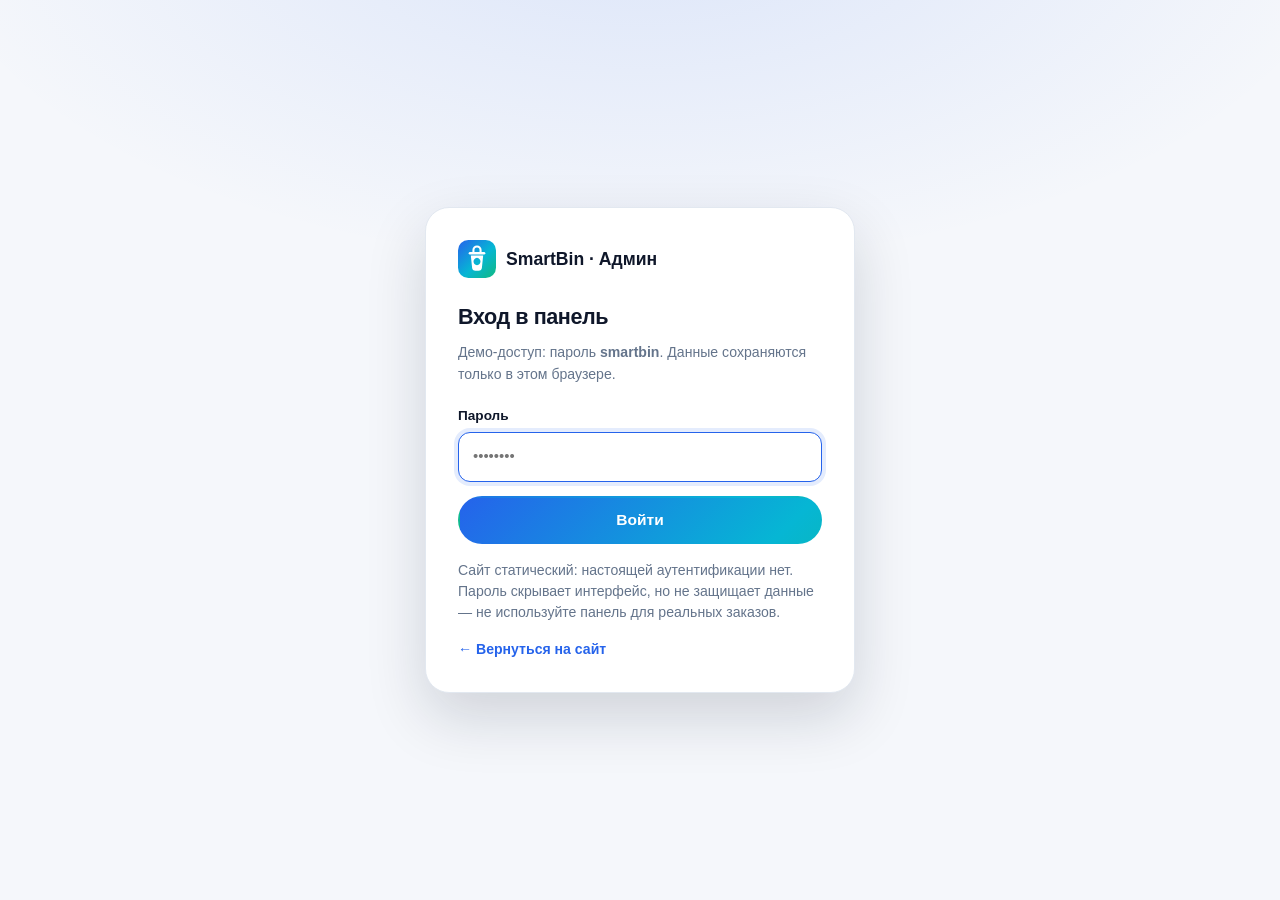
==== admin.html @ de7c3ab7 "feat: админ-панель и чертёж компоновки урны admin.html: вход по демо-паролю (в коде только хеш), обз" ====
<!DOCTYPE html>
<html lang="ru">
<head>
    <meta charset="UTF-8">
    <meta name="viewport" content="width=device-width, initial-scale=1.0">
    <title>Админ-панель — SmartBin</title>
    <meta name="robots" content="noindex, nofollow">
    <link rel="icon" href="data:image/svg+xml,%3Csvg xmlns='http://www.w3.org/2000/svg' viewBox='0 0 48 48'%3E%3Cdefs%3E%3ClinearGradient id='g' x1='0' y1='0' x2='48' y2='48' gradientUnits='userSpaceOnUse'%3E%3Cstop offset='0' stop-color='%232563eb'/%3E%3Cstop offset='1' stop-color='%2310b981'/%3E%3C/linearGradient%3E%3C/defs%3E%3Crect width='48' height='48' rx='12' fill='url(%23g)'/%3E%3Crect x='13.5' y='15' width='21' height='3.4' rx='1.7' fill='%23fff'/%3E%3Cpath d='M16.2 19.6h15.6L30.2 35a4.2 4.2 0 0 1-4.17 3.8h-4.06A4.2 4.2 0 0 1 17.8 35l-1.6-15.4z' fill='%23fff'/%3E%3C/svg%3E">
    <link rel="stylesheet" href="assets/css/style.css">
</head>
<body class="admin-body">

<!-- ================= Вход ================= -->
<div class="admin-login" data-login>
    <div class="admin-login__card">
        <div class="admin-login__brand">
            <svg width="38" height="38" viewBox="0 0 48 48" role="img" aria-label="Логотип SmartBin">
                <defs>
                    <linearGradient id="logoGradA" x1="0" y1="0" x2="48" y2="48" gradientUnits="userSpaceOnUse">
                        <stop offset="0" stop-color="#2563eb"/>
                        <stop offset=".55" stop-color="#06b6d4"/>
                        <stop offset="1" stop-color="#10b981"/>
                    </linearGradient>
                </defs>
                <rect width="48" height="48" rx="13" fill="url(#logoGradA)"/>
                <rect x="13.5" y="15" width="21" height="3.4" rx="1.7" fill="#fff"/>
                <path d="M19.5 15v-2.4a4.5 4.5 0 0 1 9 0V15" fill="none" stroke="#fff" stroke-width="2.6" stroke-linecap="round"/>
                <path d="M16.2 19.6h15.6L30.2 35a4.2 4.2 0 0 1-4.17 3.8h-4.06A4.2 4.2 0 0 1 17.8 35l-1.6-15.4z" fill="#fff"/>
                <path d="M24 22.4c2.9.6 4.4 2.6 4.4 4.8 0 2.3-1.7 4.3-4.4 4.8-2.7-.5-4.4-2.5-4.4-4.8 0-2.2 1.5-4.2 4.4-4.8z" fill="url(#logoGradA)"/>
            </svg>
            <span>SmartBin · Админ</span>
        </div>

        <h1>Вход в панель</h1>
        <p>Демо-доступ: пароль <b>smartbin</b>. Данные сохраняются только в этом браузере.</p>

        <form data-login-form novalidate style="margin-top:20px">
            <div class="field">
                <label for="adminPass">Пароль</label>
                <input class="input" id="adminPass" type="password" autocomplete="current-password" placeholder="••••••••">
                <span class="field-error">Неверный пароль</span>
            </div>
            <button class="btn btn--grad btn--block" type="submit">Войти</button>
        </form>

        <p class="admin-login__note">Сайт статический: настоящей аутентификации нет. Пароль скрывает интерфейс, но не защищает данные — не используйте панель для реальных заказов.</p>
        <p class="admin-login__note"><a href="index.html" style="color:var(--primary);font-weight:600">← Вернуться на сайт</a></p>
    </div>
</div>

<!-- ================= Панель ================= -->
<div class="admin-shell" data-shell hidden>
    <aside class="admin-sidebar">
        <a class="admin-brand" href="index.html">
            <svg width="32" height="32" viewBox="0 0 48 48" role="img" aria-label="Логотип SmartBin">
                <defs>
                    <linearGradient id="logoGradS" x1="0" y1="0" x2="48" y2="48" gradientUnits="userSpaceOnUse">
                        <stop offset="0" stop-color="#2563eb"/>
                        <stop offset=".55" stop-color="#06b6d4"/>
                        <stop offset="1" stop-color="#10b981"/>
                    </linearGradient>
                </defs>
                <rect width="48" height="48" rx="13" fill="url(#logoGradS)"/>
                <rect x="13.5" y="15" width="21" height="3.4" rx="1.7" fill="#fff"/>
                <path d="M19.5 15v-2.4a4.5 4.5 0 0 1 9 0V15" fill="none" stroke="#fff" stroke-width="2.6" stroke-linecap="round"/>
                <path d="M16.2 19.6h15.6L30.2 35a4.2 4.2 0 0 1-4.17 3.8h-4.06A4.2 4.2 0 0 1 17.8 35l-1.6-15.4z" fill="#fff"/>
            </svg>
            <span>SmartBin<small>панель управления</small></span>
        </a>

        <nav class="admin-nav" aria-label="Разделы админки">
            <button type="button" data-view="overview" aria-current="true">📊 Обзор</button>
            <button type="button" data-view="orders">🧾 Заказы</button>
            <button type="button" data-view="products">📦 Товары</button>
            <button type="button" data-view="bins">🗑️ Урны</button>
        </nav>

        <div class="admin-sidebar__foot">
            <a href="index.html">← На сайт</a>
            <button type="button" data-logout>Выйти</button>
        </div>
    </aside>

    <main class="admin-main">
        <div class="admin-topbar">
            <div>
                <h1 data-title>Обзор</h1>
                <p data-subtitle>Заказы, выручка и состояние урн</p>
            </div>
            <span class="admin-demo-badge">демо-данные в браузере</span>
        </div>

        <!-- ---------- Обзор ---------- -->
        <section data-panel="overview">
            <div class="stat-grid">
                <div class="stat-card">
                    <span>Заказов</span>
                    <b data-stat="orders">0</b>
                    <small>за всё время</small>
                </div>
                <div class="stat-card">
                    <span>Выручка</span>
                    <b data-stat="revenue">0 ₽</b>
                    <small>по оформленным заказам</small>
                </div>
                <div class="stat-card">
                    <span>Средний чек</span>
                    <b data-stat="avg">0 ₽</b>
                    <small>на один заказ</small>
                </div>
                <div class="stat-card" data-alert-card>
                    <span>Урн требуют вывоза</span>
                    <b data-stat="alerts">0</b>
                    <small>заполнение от 80%</small>
                </div>
            </div>

            <div class="table-wrap">
                <div class="table-wrap__head">
                    <h2>Последние заказы</h2>
                    <div class="admin-actions">
                        <button class="btn btn--sm btn--outline" type="button" data-goto="orders">Все заказы</button>
                    </div>
                </div>
                <div class="table-scroll">
                    <table class="data">
                        <thead>
                            <tr><th>Заказ</th><th>Клиент</th><th>Сумма</th><th>Статус</th></tr>
                        </thead>
                        <tbody data-recent-orders></tbody>
                    </table>
                </div>
                <div class="admin-empty" data-recent-empty>
                    <b>Заказов пока нет</b>
                    Оформите заказ в витрине или добавьте демо-данные в разделе «Заказы».
                </div>
            </div>

            <div class="table-wrap">
                <div class="table-wrap__head">
                    <h2>Что пора вынести</h2>
                    <div class="admin-actions">
                        <button class="btn btn--sm btn--outline" type="button" data-goto="bins">Все урны</button>
                    </div>
                </div>
                <div class="table-scroll">
                    <table class="data">
                        <thead>
                            <tr><th>Урна</th><th>Отсек</th><th>Заполнение</th></tr>
                        </thead>
                        <tbody data-alert-bins></tbody>
                    </table>
                </div>
                <div class="admin-empty" data-alert-empty>
                    <b>Всё в норме</b>
                    Ни один отсек не заполнен выше 80%.
                </div>
            </div>
        </section>

        <!-- ---------- Заказы ---------- -->
        <section data-panel="orders" hidden>
            <div class="table-wrap">
                <div class="table-wrap__head">
                    <h2>Заказы</h2>
                    <div class="admin-actions">
                        <button class="btn btn--sm btn--outline" type="button" data-seed-orders>Добавить демо-заказы</button>
                        <button class="btn btn--sm btn--ghost" type="button" data-clear-orders>Очистить</button>
                    </div>
                </div>
                <div class="table-scroll">
                    <table class="data">
                        <thead>
                            <tr><th>Номер</th><th>Дата</th><th>Клиент</th><th>Товары</th><th>Сумма</th><th>Статус</th></tr>
                        </thead>
                        <tbody data-orders-body></tbody>
                    </table>
                </div>
                <div class="admin-empty" data-orders-empty>
                    <b>Заказов пока нет</b>
                    Оформите заказ в корзине или нажмите «Добавить демо-заказы».
                </div>
            </div>
            <p class="admin-hint">Статусы хранятся в этом браузере и не отправляются на сервер — серверной части у сайта нет.</p>
        </section>

        <!-- ---------- Товары ---------- -->
        <section data-panel="products" hidden>
            <div class="table-wrap">
                <div class="table-wrap__head">
                    <h2>Товары и цены</h2>
                    <div class="admin-actions">
                        <button class="btn btn--sm btn--ghost" type="button" data-reset-products>Сбросить правки</button>
                    </div>
                </div>
                <div class="table-scroll">
                    <table class="data">
                        <thead>
                            <tr><th>Товар</th><th>Категория</th><th>Цена, ₽</th><th>В наличии</th><th>На сайте</th></tr>
                        </thead>
                        <tbody data-products-body></tbody>
                    </table>
                </div>
            </div>
            <p class="admin-hint">Изменения сразу видны в каталоге, карточке товара и корзине этого браузера: витрина читает те же переопределения.</p>
        </section>

        <!-- ---------- Урны ---------- -->
        <section data-panel="bins" hidden>
            <div class="admin-actions" style="margin-bottom:16px">
                <button class="btn btn--sm btn--grad" type="button" data-tick-bins>Сымитировать вброс</button>
                <button class="btn btn--sm btn--outline" type="button" data-reset-bins>Сбросить телеметрию</button>
            </div>
            <div class="bin-grid" data-bins></div>
            <p class="admin-hint">Заполнение приходит с датчиков VL53L1X по каждому отсеку. Сейчас данные симулируются: каждые 8 секунд случайный отсек подрастает на 1–4%.</p>
        </section>
    </main>
</div>

<div class="toast-stack" role="status" aria-live="polite" aria-atomic="false"></div>

<script src="assets/js/app.js"></script>
<script src="assets/js/admin.js"></script>
</body>
</html>
---- assets/css/style.css ----
/* =========================================================
   SmartBin — общая дизайн-система
   Подключается на всех страницах: главная, каталог, товар,
   корзина, поддержка.
   ========================================================= */

/* ---------- 1. Токены ---------- */
:root {
    --primary: #2563eb;
    --primary-dark: #1d4ed8;
    --sky: #06b6d4;
    --accent: #10b981;
    --accent-dark: #059669;
    --grad-brand: linear-gradient(135deg, #2563eb 0%, #06b6d4 55%, #10b981 100%);
    --grad-soft: linear-gradient(135deg, rgba(37, 99, 235, .10) 0%, rgba(6, 182, 212, .10) 55%, rgba(16, 185, 129, .12) 100%);

    --bg: #f5f7fb;
    --surface: #ffffff;
    --surface-2: #f8fafc;
    --text-dark: #0f172a;
    --text-muted: #64748b;
    --border: #e2e8f0;
    --danger: #ef4444;
    --danger-dark: #dc2626;
    --warning: #f59e0b;
    --success: #10b981;

    --radius-sm: 10px;
    --radius: 16px;
    --radius-lg: 24px;

    --shadow-sm: 0 1px 3px rgba(15, 23, 42, .06), 0 4px 14px rgba(15, 23, 42, .05);
    --shadow-md: 0 10px 30px rgba(15, 23, 42, .10);
    --shadow-lg: 0 24px 60px rgba(15, 23, 42, .16);

    --ease-out: cubic-bezier(.16, 1, .3, 1);
    --header-h: 72px;
}

/* ---------- 2. Сброс и база ---------- */
* { box-sizing: border-box; margin: 0; padding: 0; }

[hidden] { display: none !important; }

html { scroll-behavior: smooth; -webkit-text-size-adjust: 100%; }

body {
    font-family: "Inter", "Manrope", -apple-system, BlinkMacSystemFont, "Segoe UI", Roboto, sans-serif;
    background: var(--bg);
    color: var(--text-dark);
    line-height: 1.6;
    -webkit-font-smoothing: antialiased;
    min-height: 100vh;
    display: flex;
    flex-direction: column;
}

body.is-locked { overflow: hidden; }

main { flex: 1 0 auto; }

img, svg { display: block; max-width: 100%; }

a { color: inherit; text-decoration: none; }

button, input, select, textarea { font: inherit; color: inherit; }

button { background: none; border: none; cursor: pointer; }

ul { list-style: none; }

::selection { background: rgba(37, 99, 235, .18); }

:focus-visible { outline: 3px solid rgba(37, 99, 235, .45); outline-offset: 2px; border-radius: 6px; }

.container { width: 100%; max-width: 1200px; margin: 0 auto; padding: 0 20px; }

.visually-hidden {
    position: absolute; width: 1px; height: 1px; overflow: hidden;
    clip: rect(0 0 0 0); white-space: nowrap;
}

/* ---------- 3. Шапка ---------- */
.site-header {
    position: sticky;
    top: 0;
    z-index: 900;
    background: rgba(255, 255, 255, .82);
    backdrop-filter: blur(14px);
    border-bottom: 1px solid transparent;
    transition: border-color .25s ease, box-shadow .25s ease, background .25s ease;
}

.site-header.is-scrolled {
    border-bottom-color: var(--border);
    box-shadow: 0 8px 24px rgba(15, 23, 42, .06);
    background: rgba(255, 255, 255, .95);
}

.header-inner {
    min-height: var(--header-h);
    display: flex;
    align-items: center;
    gap: 20px;
}

.logo-block { display: flex; align-items: center; gap: 10px; flex-shrink: 0; }

.logo-word { font-size: 1.28rem; font-weight: 700; letter-spacing: -.02em; }
.logo-word b { font-weight: 800; background: var(--grad-brand); -webkit-background-clip: text; background-clip: text; color: transparent; }

.nav-links { display: flex; align-items: center; gap: 6px; margin-left: auto; }

.nav-links a {
    padding: 9px 14px;
    border-radius: 999px;
    font-weight: 600;
    font-size: .95rem;
    color: var(--text-muted);
    transition: color .2s ease, background .2s ease;
    white-space: nowrap;
}

.nav-links a:hover { color: var(--text-dark); background: rgba(37, 99, 235, .07); }

.nav-links a[aria-current="page"] { color: var(--primary); background: rgba(37, 99, 235, .10); }

.header-actions { display: flex; align-items: center; gap: 10px; margin-left: 6px; }

.cart-link {
    position: relative;
    display: inline-flex;
    align-items: center;
    gap: 9px;
    padding: 10px 18px;
    border-radius: 999px;
    background: var(--text-dark);
    color: #fff;
    font-weight: 600;
    font-size: .93rem;
    transition: transform .2s var(--ease-out), box-shadow .2s ease, background .2s ease;
}

.cart-link:hover { transform: translateY(-1px); box-shadow: var(--shadow-md); background: #111c33; }

.cart-link svg { width: 18px; height: 18px; }

.cart-badge {
    display: inline-grid;
    place-items: center;
    min-width: 22px;
    height: 22px;
    padding: 0 6px;
    border-radius: 999px;
    background: var(--grad-brand);
    color: #fff;
    font-size: .76rem;
    font-weight: 800;
    line-height: 1;
}

.cart-badge.is-bumping { animation: badge-pop .45s var(--ease-out); }

@keyframes badge-pop {
    0% { transform: scale(1); }
    45% { transform: scale(1.35); }
    100% { transform: scale(1); }
}

.nav-toggle {
    display: none;
    width: 42px;
    height: 42px;
    border-radius: 12px;
    border: 1px solid var(--border);
    background: var(--surface);
    align-items: center;
    justify-content: center;
    margin-left: auto;
}

.nav-toggle span { position: relative; display: block; width: 18px; height: 2px; background: var(--text-dark); border-radius: 2px; }
.nav-toggle span::before,
.nav-toggle span::after {
    content: ""; position: absolute; left: 0; width: 18px; height: 2px;
    background: var(--text-dark); border-radius: 2px; transition: transform .25s ease, top .25s ease;
}
.nav-toggle span::before { top: -6px; }
.nav-toggle span::after { top: 6px; }
.nav-toggle[aria-expanded="true"] span { background: transparent; }
.nav-toggle[aria-expanded="true"] span::before { top: 0; transform: rotate(45deg); }
.nav-toggle[aria-expanded="true"] span::after { top: 0; transform: rotate(-45deg); }

/* ---------- 4. Кнопки ---------- */
.btn {
    display: inline-flex;
    align-items: center;
    justify-content: center;
    gap: 9px;
    padding: 14px 26px;
    border-radius: 999px;
    font-weight: 700;
    font-size: .97rem;
    line-height: 1;
    white-space: nowrap;
    background: var(--primary);
    color: #fff;
    border: 2px solid transparent;
    cursor: pointer;
    transition: transform .2s var(--ease-out), box-shadow .2s ease, background .2s ease, color .2s ease, border-color .2s ease;
}

.btn:hover { background: var(--primary-dark); transform: translateY(-2px); box-shadow: 0 10px 24px rgba(37, 99, 235, .28); }
.btn:active { transform: translateY(0); }

.btn--grad { background: var(--grad-brand); background-size: 160% 160%; }
.btn--grad:hover { background-position: 100% 50%; box-shadow: 0 12px 28px rgba(6, 182, 212, .30); }

.btn--outline { background: transparent; border-color: var(--border); color: var(--text-dark); }
.btn--outline:hover { background: var(--surface); border-color: rgba(37, 99, 235, .45); color: var(--primary); box-shadow: var(--shadow-sm); }

.btn--ghost { background: rgba(37, 99, 235, .09); color: var(--primary); }
.btn--ghost:hover { background: rgba(37, 99, 235, .16); box-shadow: none; }

.btn--sm { padding: 10px 18px; font-size: .88rem; }
.btn--block { width: 100%; }
.btn[disabled] { opacity: .55; cursor: not-allowed; transform: none; box-shadow: none; }

/* ---------- 5. Hero ---------- */
.hero {
    position: relative;
    overflow: hidden;
    margin: 34px 0 10px;
    padding: 56px 48px;
    border-radius: var(--radius-lg);
    background: var(--surface);
    border: 1px solid var(--border);
    box-shadow: var(--shadow-sm);
    display: grid;
    grid-template-columns: 1.15fr .85fr;
    gap: 40px;
    align-items: center;
}

.hero::before {
    content: "";
    position: absolute;
    width: 520px; height: 520px;
    right: -160px; top: -200px;
    background: radial-gradient(circle, rgba(6, 182, 212, .22), transparent 65%);
    pointer-events: none;
}

.hero-copy { position: relative; z-index: 1; }

.hero-badge {
    display: inline-flex;
    align-items: center;
    gap: 9px;
    padding: 7px 15px;
    border-radius: 999px;
    background: rgba(16, 185, 129, .12);
    color: var(--accent-dark);
    font-size: .84rem;
    font-weight: 700;
    margin-bottom: 20px;
}

.hero-badge .dot {
    width: 8px; height: 8px; border-radius: 50%;
    background: var(--accent);
    box-shadow: 0 0 0 4px rgba(16, 185, 129, .18);
    animation: pulse 2.4s ease-in-out infinite;
}

@keyframes pulse {
    0%, 100% { box-shadow: 0 0 0 4px rgba(16, 185, 129, .18); }
    50% { box-shadow: 0 0 0 8px rgba(16, 185, 129, .06); }
}

.hero h1 {
    font-size: clamp(2rem, 4.1vw, 3.05rem);
    line-height: 1.12;
    letter-spacing: -.03em;
    font-weight: 800;
    margin-bottom: 16px;
}

.accent-word { background: var(--grad-brand); -webkit-background-clip: text; background-clip: text; color: transparent; }

.hero p.lead {
    font-size: 1.08rem;
    color: var(--text-muted);
    max-width: 46ch;
    margin-bottom: 28px;
}

.hero-cta { display: flex; flex-wrap: wrap; gap: 12px; margin-bottom: 34px; }

.hero-stats { display: flex; flex-wrap: wrap; gap: 32px; }

.hero-stats div { display: flex; flex-direction: column; }
.hero-stats b { font-size: 1.55rem; font-weight: 800; letter-spacing: -.02em; }
.hero-stats span { font-size: .82rem; color: var(--text-muted); }

/* Иллюстрация урны на CSS */
.hero-visual { position: relative; display: grid; place-items: center; min-height: 320px; }

.bin-illustration {
    position: relative;
    width: 200px;
    height: 260px;
    border-radius: 26px 26px 20px 20px;
    background: linear-gradient(180deg, #ffffff 0%, #eef2ff 100%);
    border: 1px solid var(--border);
    box-shadow: var(--shadow-lg);
    padding: 18px 16px 16px;
    display: flex;
    flex-direction: column;
    gap: 10px;
    animation: float 6s ease-in-out infinite;
}

@keyframes float {
    0%, 100% { transform: translateY(0); }
    50% { transform: translateY(-12px); }
}

.bin-lid {
    height: 14px;
    border-radius: 8px;
    background: var(--grad-brand);
    box-shadow: 0 4px 12px rgba(37, 99, 235, .28);
}

.bin-slot {
    height: 10px;
    width: 62%;
    margin: 2px auto 8px;
    border-radius: 999px;
    background: rgba(15, 23, 42, .1);
}

.bin-sections { display: grid; grid-template-columns: 1fr 1fr; gap: 8px; flex: 1; }

.bin-sections span {
    border-radius: 10px;
    background: var(--grad-soft);
    border: 1px dashed rgba(37, 99, 235, .25);
    position: relative;
}

.bin-sections span::after {
    content: attr(data-label);
    position: absolute;
    inset: auto 0 8px 0;
    text-align: center;
    font-size: .62rem;
    font-weight: 700;
    letter-spacing: .02em;
    color: var(--text-muted);
}

.bin-sections span:nth-child(1) { animation: slot-hint 5s ease-in-out infinite; }
.bin-sections span:nth-child(2) { animation: slot-hint 5s ease-in-out .5s infinite; }
.bin-sections span:nth-child(3) { animation: slot-hint 5s ease-in-out 1s infinite; }
.bin-sections span:nth-child(4) { animation: slot-hint 5s ease-in-out 1.5s infinite; }

@keyframes slot-hint {
    0%, 72%, 100% { background: var(--grad-soft); }
    80% { background: rgba(16, 185, 129, .26); }
}

.hero-float {
    position: absolute;
    display: flex;
    align-items: center;
    gap: 8px;
    padding: 9px 14px;
    border-radius: 14px;
    background: var(--surface);
    border: 1px solid var(--border);
    box-shadow: var(--shadow-md);
    font-size: .78rem;
    font-weight: 700;
    white-space: nowrap;
    animation: float 7s ease-in-out infinite;
}

.hero-float--top { top: 6px; right: 0; animation-delay: .8s; }
.hero-float--bottom { bottom: 4px; left: 0; animation-delay: 1.6s; }
.hero-float em { font-style: normal; color: var(--accent-dark); }

/* ---------- 6. Секции ---------- */
.section { padding: 58px 0 10px; }

.section-head { max-width: 640px; margin: 0 auto 34px; text-align: center; }

.section-title {
    font-size: clamp(1.55rem, 2.6vw, 2.15rem);
    font-weight: 800;
    letter-spacing: -.025em;
    line-height: 1.2;
}

.section-sub { color: var(--text-muted); margin-top: 10px; font-size: 1rem; }

.section-head--left { margin-left: 0; text-align: left; }

.steps-grid { display: grid; grid-template-columns: repeat(auto-fit, minmax(260px, 1fr)); gap: 22px; }

.step-card {
    position: relative;
    background: var(--surface);
    border: 1px solid var(--border);
    border-radius: var(--radius-lg);
    padding: 28px 26px;
    box-shadow: var(--shadow-sm);
    overflow: hidden;
}

.step-card::after {
    content: "";
    position: absolute;
    inset: auto -40px -60px auto;
    width: 140px; height: 140px;
    border-radius: 50%;
    background: var(--grad-soft);
}

.step-num {
    display: grid;
    place-items: center;
    width: 44px; height: 44px;
    border-radius: 14px;
    background: var(--grad-brand);
    color: #fff;
    font-weight: 800;
    font-size: 1.05rem;
    margin-bottom: 18px;
    box-shadow: 0 8px 20px rgba(37, 99, 235, .25);
}

.step-card h3 { font-size: 1.08rem; font-weight: 700; margin-bottom: 8px; }
.step-card p { color: var(--text-muted); font-size: .94rem; position: relative; z-index: 1; }

/* ---------- 7. Карточки товаров ---------- */
.cards-grid { display: grid; grid-template-columns: repeat(auto-fill, minmax(255px, 1fr)); gap: 22px; }

.product-card {
    position: relative;
    display: flex;
    flex-direction: column;
    background: var(--surface);
    border: 1px solid var(--border);
    border-radius: var(--radius-lg);
    padding: 24px;
    box-shadow: var(--shadow-sm);
    transition: transform .3s var(--ease-out), box-shadow .3s ease, border-color .3s ease;
}

.product-card:hover { transform: translateY(-6px); box-shadow: var(--shadow-md); border-color: rgba(37, 99, 235, .25); }

.product-icon {
    width: 56px; height: 56px;
    display: grid;
    place-items: center;
    border-radius: 16px;
    background: var(--grad-soft);
    font-size: 1.75rem;
    margin-bottom: 16px;
}

.product-card h3 { font-size: 1.12rem; font-weight: 700; margin-bottom: 6px; letter-spacing: -.01em; }

.product-card .card-desc { color: var(--text-muted); font-size: .9rem; margin-bottom: 14px; min-height: 42px; }

.card-badge {
    position: absolute;
    top: 18px;
    right: 18px;
    padding: 5px 11px;
    border-radius: 999px;
    font-size: .7rem;
    font-weight: 800;
    letter-spacing: .02em;
    text-transform: uppercase;
}

.card-badge--hit { background: rgba(239, 68, 68, .12); color: #b91c1c; }
.card-badge--starter { background: rgba(16, 185, 129, .14); color: var(--accent-dark); }
.card-badge--new { background: rgba(37, 99, 235, .12); color: var(--primary); }

.price { font-size: 1.5rem; font-weight: 800; letter-spacing: -.02em; }
.price small { font-size: .78rem; font-weight: 600; color: var(--text-muted); margin-left: 6px; letter-spacing: 0; }

.card-meta { display: flex; align-items: baseline; justify-content: space-between; gap: 10px; margin: 4px 0 16px; }

.stock { display: inline-flex; align-items: center; gap: 6px; font-size: .78rem; font-weight: 600; color: var(--accent-dark); }
.stock::before { content: ""; width: 7px; height: 7px; border-radius: 50%; background: currentColor; }

.card-actions { display: flex; gap: 8px; margin-top: auto; }
.card-actions .btn { padding-left: 14px; padding-right: 14px; font-size: .86rem; }
.card-actions .btn--icon { flex: 0 0 48px; padding: 0; }

.features { display: flex; flex-direction: column; gap: 7px; margin-bottom: 20px; }
.features li { display: flex; gap: 9px; font-size: .9rem; color: var(--text-muted); }
.features .check { color: var(--accent); font-weight: 800; }

/* ---------- 8. Панель фильтров ---------- */
.toolbar {
    display: flex;
    flex-wrap: wrap;
    gap: 12px;
    align-items: center;
    padding: 14px;
    background: var(--surface);
    border: 1px solid var(--border);
    border-radius: var(--radius);
    box-shadow: var(--shadow-sm);
    margin-bottom: 26px;
}

.chips { display: flex; flex-wrap: wrap; gap: 8px; }

.chip {
    padding: 9px 16px;
    border-radius: 999px;
    border: 1px solid var(--border);
    background: var(--surface-2);
    font-size: .88rem;
    font-weight: 600;
    color: var(--text-muted);
    transition: all .2s ease;
}

.chip:hover { color: var(--text-dark); border-color: rgba(37, 99, 235, .35); }

.chip.is-active { background: var(--text-dark); border-color: var(--text-dark); color: #fff; }

.search-field { position: relative; flex: 1 1 220px; min-width: 180px; }
.search-field svg { position: absolute; left: 14px; top: 50%; transform: translateY(-50%); width: 17px; height: 17px; color: var(--text-muted); }

.input, .select, .textarea {
    width: 100%;
    padding: 12px 14px;
    border-radius: 12px;
    border: 1px solid var(--border);
    background: var(--surface);
    font-size: .93rem;
    transition: border-color .2s ease, box-shadow .2s ease;
}

.search-field .input { padding-left: 40px; }

.input:focus, .select:focus, .textarea:focus {
    outline: none;
    border-color: var(--primary);
    box-shadow: 0 0 0 4px rgba(37, 99, 235, .12);
}

.select { appearance: none; background-image: url("data:image/svg+xml,%3Csvg xmlns='http://www.w3.org/2000/svg' viewBox='0 0 24 24' fill='none' stroke='%2364748b' stroke-width='2'%3E%3Cpath d='M6 9l6 6 6-6'/%3E%3C/svg%3E"); background-repeat: no-repeat; background-position: right 12px center; background-size: 18px; padding-right: 38px; cursor: pointer; }

.results-note { color: var(--text-muted); font-size: .88rem; margin-bottom: 18px; }

/* ---------- 9. Страница товара ---------- */
.breadcrumbs { display: flex; flex-wrap: wrap; gap: 8px; align-items: center; font-size: .85rem; color: var(--text-muted); padding: 22px 0 0; }
.breadcrumbs a:hover { color: var(--primary); }
.breadcrumbs span.sep { opacity: .5; }

.product-detail {
    display: grid;
    grid-template-columns: .9fr 1.1fr;
    gap: 34px;
    background: var(--surface);
    border: 1px solid var(--border);
    border-radius: var(--radius-lg);
    padding: 34px;
    box-shadow: var(--shadow-sm);
    margin-top: 22px;
}

.product-visual {
    display: grid;
    place-items: center;
    align-self: start;
    position: sticky;
    top: calc(var(--header-h) + 20px);
    aspect-ratio: 1 / 1;
    max-height: 460px;
    border-radius: var(--radius);
    background: var(--grad-soft);
    border: 1px solid var(--border);
    font-size: 7rem;
    overflow: hidden;
}

.product-visual::after {
    content: "";
    position: absolute;
    width: 260px; height: 260px;
    border-radius: 50%;
    background: radial-gradient(circle, rgba(37, 99, 235, .16), transparent 70%);
}

.product-info h1 { font-size: clamp(1.6rem, 3vw, 2.2rem); letter-spacing: -.03em; line-height: 1.15; margin: 10px 0 12px; }
.product-info .lead { color: var(--text-muted); margin-bottom: 22px; }

.product-price-row { display: flex; align-items: center; gap: 16px; flex-wrap: wrap; margin-bottom: 22px; }
.product-price-row .price { font-size: 2rem; }

.qty-control { display: inline-flex; align-items: center; border: 1px solid var(--border); border-radius: 999px; overflow: hidden; background: var(--surface); }

.qty-control button {
    width: 42px; height: 44px;
    display: grid; place-items: center;
    font-size: 1.15rem;
    color: var(--text-muted);
    transition: background .2s ease, color .2s ease;
}

.qty-control button:hover { background: rgba(37, 99, 235, .08); color: var(--primary); }
.qty-control input {
    width: 52px; height: 44px;
    border: none; text-align: center; font-weight: 700; background: transparent;
    -moz-appearance: textfield;
}
.qty-control input::-webkit-outer-spin-button,
.qty-control input::-webkit-inner-spin-button { -webkit-appearance: none; margin: 0; }

.specs { width: 100%; border-collapse: collapse; margin-top: 26px; font-size: .92rem; }
.specs th, .specs td { text-align: left; padding: 11px 0; border-bottom: 1px solid var(--border); vertical-align: top; }
.specs th { color: var(--text-muted); font-weight: 600; width: 44%; }
.specs tr:last-child th, .specs tr:last-child td { border-bottom: none; }

.note-box {
    display: flex;
    gap: 12px;
    padding: 14px 16px;
    border-radius: 14px;
    background: rgba(37, 99, 235, .07);
    font-size: .86rem;
    color: #1e3a8a;
    margin-top: 22px;
}

/* ---------- 10. Корзина ---------- */
.cart-layout { display: grid; grid-template-columns: 1.55fr .95fr; gap: 26px; align-items: start; padding-top: 26px; }

.panel {
    background: var(--surface);
    border: 1px solid var(--border);
    border-radius: var(--radius-lg);
    box-shadow: var(--shadow-sm);
    padding: 24px;
}

.panel__head { display: flex; align-items: center; justify-content: space-between; gap: 12px; margin-bottom: 18px; }
.panel__head h2 { font-size: 1.15rem; font-weight: 700; letter-spacing: -.01em; }

.cart-item {
    display: grid;
    grid-template-columns: 56px 1fr auto;
    gap: 14px;
    align-items: center;
    padding: 16px 0;
    border-bottom: 1px solid var(--border);
}

.cart-item:last-child { border-bottom: none; }

.cart-item__icon {
    width: 56px; height: 56px;
    display: grid; place-items: center;
    border-radius: 14px;
    background: var(--grad-soft);
    font-size: 1.6rem;
}

.cart-item__title { font-weight: 700; font-size: .98rem; }
.cart-item__title a:hover { color: var(--primary); }
.cart-item__meta { color: var(--text-muted); font-size: .82rem; margin-top: 2px; }

.cart-item__side { display: flex; flex-direction: column; align-items: flex-end; gap: 8px; }
.cart-item__sum { font-weight: 800; font-size: 1.02rem; white-space: nowrap; }

.link-danger { color: var(--danger); font-size: .82rem; font-weight: 600; }
.link-danger:hover { color: var(--danger-dark); text-decoration: underline; }

.summary-row { display: flex; justify-content: space-between; gap: 14px; padding: 9px 0; font-size: .93rem; color: var(--text-muted); }
.summary-row strong { color: var(--text-dark); font-weight: 700; }
.summary-total { display: flex; justify-content: space-between; align-items: baseline; padding-top: 14px; margin-top: 8px; border-top: 1px solid var(--border); }
.summary-total span { font-weight: 600; }
.summary-total strong { font-size: 1.45rem; letter-spacing: -.02em; }

.sticky-summary { position: sticky; top: calc(var(--header-h) + 18px); }

.field { display: flex; flex-direction: column; gap: 6px; margin-bottom: 14px; }
.field label { font-size: .85rem; font-weight: 600; color: var(--text-dark); }
.field .hint { font-size: .76rem; color: var(--text-muted); }

.field.has-error .input,
.field.has-error .textarea { border-color: var(--danger); box-shadow: 0 0 0 4px rgba(239, 68, 68, .10); }

.field-error { font-size: .76rem; color: var(--danger); display: none; }
.field.has-error .field-error { display: block; }

.form-grid { display: grid; grid-template-columns: 1fr 1fr; gap: 0 14px; }
.form-grid .field--full { grid-column: 1 / -1; }

.radio-row { display: flex; flex-wrap: wrap; gap: 10px; margin-bottom: 14px; }

.radio-card {
    display: flex;
    align-items: center;
    gap: 9px;
    padding: 11px 15px;
    border: 1px solid var(--border);
    border-radius: 12px;
    font-size: .88rem;
    font-weight: 600;
    cursor: pointer;
    transition: border-color .2s ease, background .2s ease;
}

.radio-card:has(input:checked) { border-color: var(--primary); background: rgba(37, 99, 235, .07); color: var(--primary); }
.radio-card input { accent-color: var(--primary); }

.checkbox-row { display: flex; gap: 10px; align-items: flex-start; font-size: .83rem; color: var(--text-muted); margin: 6px 0 18px; }
.checkbox-row input { margin-top: 3px; accent-color: var(--primary); }

.empty-state {
    text-align: center;
    padding: 54px 24px;
    border: 1px dashed var(--border);
    border-radius: var(--radius-lg);
    background: var(--surface);
}

.empty-state__icon {
    width: 68px; height: 68px;
    margin: 0 auto 16px;
    display: grid; place-items: center;
    border-radius: 20px;
    background: var(--grad-soft);
    font-size: 2rem;
}

.empty-state h2 { font-size: 1.2rem; margin-bottom: 8px; }
.empty-state p { color: var(--text-muted); margin-bottom: 20px; }

.order-success { text-align: center; }
.order-success__mark {
    width: 76px; height: 76px;
    margin: 6px auto 18px;
    display: grid; place-items: center;
    border-radius: 50%;
    background: rgba(16, 185, 129, .14);
    color: var(--accent-dark);
    font-size: 2.2rem;
    animation: mark-pop .5s var(--ease-out);
}

@keyframes mark-pop {
    0% { transform: scale(.6); opacity: 0; }
    100% { transform: scale(1); opacity: 1; }
}

.order-number {
    display: inline-block;
    margin: 4px 0 14px;
    padding: 7px 16px;
    border-radius: 999px;
    background: var(--surface-2);
    border: 1px solid var(--border);
    font-weight: 800;
    letter-spacing: .04em;
}

.order-line { display: flex; justify-content: space-between; gap: 12px; font-size: .9rem; padding: 7px 0; color: var(--text-muted); }
.order-line b { color: var(--text-dark); }

/* ---------- 11. Поддержка ---------- */
.support-layout { display: grid; grid-template-columns: 1fr 1fr; gap: 26px; align-items: start; padding-top: 26px; }

.chat {
    display: flex;
    flex-direction: column;
    border: 1px solid var(--border);
    border-radius: var(--radius-lg);
    background: var(--surface);
    box-shadow: var(--shadow-sm);
    overflow: hidden;
    height: 520px;
}

.chat__head {
    display: flex;
    align-items: center;
    gap: 12px;
    padding: 16px 20px;
    border-bottom: 1px solid var(--border);
    background: var(--surface-2);
}

.chat__avatar {
    width: 40px; height: 40px;
    border-radius: 50%;
    background: var(--grad-brand);
    display: grid; place-items: center;
    font-size: 1.15rem;
}

.chat__head b { display: block; font-size: .95rem; }
.chat__head small { color: var(--accent-dark); font-size: .78rem; font-weight: 600; display: flex; align-items: center; gap: 6px; }
.chat__head small::before { content: ""; width: 7px; height: 7px; border-radius: 50%; background: var(--accent); }

.chat__body { flex: 1; overflow-y: auto; padding: 20px; display: flex; flex-direction: column; gap: 12px; background: linear-gradient(180deg, #fbfdff 0%, #f8fafc 100%); }

.message {
    max-width: 78%;
    padding: 11px 15px;
    border-radius: 16px;
    font-size: .9rem;
    line-height: 1.5;
    animation: msg-in .28s var(--ease-out);
}

@keyframes msg-in {
    from { opacity: 0; transform: translateY(8px); }
    to { opacity: 1; transform: translateY(0); }
}

.message.bot { align-self: flex-start; background: var(--surface); border: 1px solid var(--border); border-bottom-left-radius: 6px; }
.message.user { align-self: flex-end; background: var(--grad-brand); color: #fff; border-bottom-right-radius: 6px; }

.message.typing { display: flex; gap: 5px; align-items: center; }
.message.typing span { width: 7px; height: 7px; border-radius: 50%; background: var(--text-muted); opacity: .5; animation: typing 1.2s infinite; }
.message.typing span:nth-child(2) { animation-delay: .18s; }
.message.typing span:nth-child(3) { animation-delay: .36s; }

@keyframes typing {
    0%, 60%, 100% { transform: translateY(0); opacity: .4; }
    30% { transform: translateY(-4px); opacity: 1; }
}

.chat__footer { display: flex; gap: 10px; padding: 14px; border-top: 1px solid var(--border); background: var(--surface); }
.chat__footer .input { flex: 1; }

.chat-send {
    width: 46px; height: 46px;
    flex-shrink: 0;
    display: grid; place-items: center;
    border-radius: 12px;
    background: var(--grad-brand);
    color: #fff;
    font-size: 1.1rem;
    transition: transform .2s var(--ease-out), box-shadow .2s ease;
}

.chat-send:hover { transform: translateY(-2px); box-shadow: 0 8px 20px rgba(37, 99, 235, .3); }

.faq { display: flex; flex-direction: column; gap: 10px; }

.faq details {
    border: 1px solid var(--border);
    border-radius: 14px;
    background: var(--surface);
    overflow: hidden;
    transition: border-color .2s ease, box-shadow .2s ease;
}

.faq details[open] { border-color: rgba(37, 99, 235, .3); box-shadow: var(--shadow-sm); }

.faq summary {
    cursor: pointer;
    list-style: none;
    padding: 15px 18px;
    font-weight: 600;
    font-size: .95rem;
    display: flex;
    align-items: center;
    justify-content: space-between;
    gap: 12px;
}

.faq summary::-webkit-details-marker { display: none; }

.faq summary::after {
    content: "+";
    font-size: 1.25rem;
    color: var(--primary);
    font-weight: 700;
    line-height: 1;
    transition: transform .2s ease;
}

.faq details[open] summary::after { content: "−"; }

.faq p { padding: 0 18px 16px; color: var(--text-muted); font-size: .9rem; }

.contact-list { display: flex; flex-direction: column; gap: 14px; }
.contact-item { display: flex; gap: 12px; align-items: flex-start; font-size: .92rem; }
.contact-item__ico { width: 38px; height: 38px; flex-shrink: 0; display: grid; place-items: center; border-radius: 11px; background: var(--grad-soft); font-size: 1.05rem; }
.contact-item b { display: block; font-weight: 700; }
.contact-item span { color: var(--text-muted); font-size: .86rem; }

/* ---------- 12. Тосты ---------- */
.toast-stack {
    position: fixed;
    top: calc(env(safe-area-inset-top, 0px) + 18px);
    right: 18px;
    z-index: 1500;
    display: flex;
    flex-direction: column;
    gap: 12px;
    width: min(380px, calc(100vw - 36px));
    pointer-events: none;
}

.toast {
    --toast-color: var(--primary);
    --toast-tint: rgba(37, 99, 235, .12);
    position: relative;
    pointer-events: auto;
    display: flex;
    gap: 12px;
    align-items: flex-start;
    padding: 14px 40px 14px 16px;
    border-radius: 16px;
    background: rgba(255, 255, 255, .96);
    backdrop-filter: blur(10px);
    border: 1px solid var(--border);
    box-shadow: var(--shadow-lg);
    overflow: hidden;
    animation: toast-in .45s var(--ease-out);
}

.toast::before {
    content: "";
    position: absolute;
    inset: 0 auto 0 0;
    width: 4px;
    background: var(--toast-color);
}

.toast.is-leaving { animation: toast-out .28s ease forwards; }

@keyframes toast-in {
    from { opacity: 0; transform: translate3d(28px, -6px, 0) scale(.96); }
    to { opacity: 1; transform: translate3d(0, 0, 0) scale(1); }
}

@keyframes toast-out {
    to { opacity: 0; transform: translate3d(28px, 0, 0) scale(.96); }
}

.toast__icon {
    width: 34px; height: 34px;
    flex-shrink: 0;
    display: grid;
    place-items: center;
    border-radius: 11px;
    background: var(--toast-tint);
    color: var(--toast-color);
    font-size: 1rem;
    font-weight: 800;
}

.toast__content { min-width: 0; }

.toast__title { font-size: .92rem; font-weight: 700; line-height: 1.35; }
.toast__text { font-size: .84rem; color: var(--text-muted); line-height: 1.45; margin-top: 2px; }

.toast__close {
    position: absolute;
    top: 10px; right: 10px;
    width: 24px; height: 24px;
    display: grid; place-items: center;
    border-radius: 8px;
    color: var(--text-muted);
    font-size: 1.05rem;
    line-height: 1;
    transition: background .2s ease, color .2s ease;
}

.toast__close:hover { background: var(--surface-2); color: var(--text-dark); }

.toast__progress {
    position: absolute;
    left: 0; bottom: 0;
    height: 3px;
    width: 100%;
    background: var(--toast-color);
    opacity: .5;
    transform-origin: left center;
    animation: toast-progress linear forwards;
    animation-duration: var(--toast-duration, 4600ms);
}

.toast:hover .toast__progress,
.toast:focus-within .toast__progress { animation-play-state: paused; }

@keyframes toast-progress {
    from { transform: scaleX(1); }
    to { transform: scaleX(0); }
}

.toast[data-type="success"] { --toast-color: #10b981; --toast-tint: rgba(16, 185, 129, .14); }
.toast[data-type="error"] { --toast-color: #ef4444; --toast-tint: rgba(239, 68, 68, .13); }
.toast[data-type="info"] { --toast-color: #2563eb; --toast-tint: rgba(37, 99, 235, .12); }
.toast[data-type="warning"] { --toast-color: #f59e0b; --toast-tint: rgba(245, 158, 11, .16); }
.toast[data-type="cart"] { --toast-color: #06b6d4; --toast-tint: rgba(6, 182, 212, .14); }

/* ---------- 13. Модальное окно опроса ---------- */
.overlay {
    position: fixed;
    inset: 0;
    z-index: 1400;
    display: none;
    align-items: center;
    justify-content: center;
    padding: 20px;
    background: rgba(15, 23, 42, .55);
    backdrop-filter: blur(6px);
}

.overlay.is-open { display: flex; }

.modal {
    width: 100%;
    max-width: 520px;
    background: var(--surface);
    border-radius: var(--radius-lg);
    box-shadow: var(--shadow-lg);
    overflow: hidden;
    animation: modal-in .35s var(--ease-out);
}

@keyframes modal-in {
    from { opacity: 0; transform: translateY(14px) scale(.97); }
    to { opacity: 1; transform: translateY(0) scale(1); }
}

.modal__head { display: flex; align-items: flex-start; justify-content: space-between; gap: 14px; padding: 22px 24px 0; }
.modal__head h2 { font-size: 1.2rem; letter-spacing: -.01em; }
.modal__head p { color: var(--text-muted); font-size: .9rem; margin-top: 6px; }

.modal__close { width: 34px; height: 34px; display: grid; place-items: center; border-radius: 10px; color: var(--text-muted); font-size: 1.3rem; transition: background .2s ease; }
.modal__close:hover { background: var(--surface-2); }

.modal__body { padding: 18px 24px 24px; }

.survey-option {
    display: flex;
    align-items: center;
    gap: 11px;
    padding: 13px 15px;
    margin-bottom: 9px;
    border: 1px solid var(--border);
    border-radius: 13px;
    cursor: pointer;
    font-size: .93rem;
    font-weight: 600;
    transition: border-color .2s ease, background .2s ease;
}

.survey-option:hover { border-color: rgba(37, 99, 235, .4); }
.survey-option:has(input:checked) { border-color: var(--primary); background: rgba(37, 99, 235, .07); color: var(--primary); }
.survey-option input { accent-color: var(--primary); }

/* ---------- 14. Подвал ---------- */
.site-footer {
    margin-top: 64px;
    background: #0f172a;
    color: #cbd5e1;
    padding: 46px 0 26px;
}

.footer-grid { display: grid; grid-template-columns: 1.4fr 1fr 1fr; gap: 32px; padding-bottom: 30px; border-bottom: 1px solid rgba(255, 255, 255, .1); }

.footer-brand { display: flex; align-items: center; gap: 12px; }
.footer-brand div { color: #fff; font-weight: 700; font-size: 1.05rem; }
.footer-brand small { display: block; color: #94a3b8; font-weight: 500; font-size: .8rem; }

.footer-col h3 { color: #fff; font-size: .88rem; text-transform: uppercase; letter-spacing: .06em; margin-bottom: 12px; font-weight: 700; }
.footer-col ul { display: flex; flex-direction: column; gap: 8px; }
.footer-col a, .footer-col span { color: #94a3b8; font-size: .9rem; transition: color .2s ease; }
.footer-col a:hover { color: #fff; }

.footer-bottom { display: flex; flex-wrap: wrap; gap: 10px; justify-content: space-between; padding-top: 20px; font-size: .83rem; color: #94a3b8; }

/* ---------- 15. Утилиты и анимации ---------- */
.reveal { opacity: 0; transform: translateY(18px); transition: opacity .6s var(--ease-out), transform .6s var(--ease-out); }
.reveal.is-visible { opacity: 1; transform: none; }

.page-head { padding: 40px 0 6px; }
.page-head h1 { font-size: clamp(1.8rem, 3.4vw, 2.5rem); letter-spacing: -.03em; line-height: 1.15; }
.page-head p { color: var(--text-muted); margin-top: 10px; max-width: 62ch; }

.cta-banner {
    margin-top: 54px;
    padding: 34px 38px;
    border-radius: var(--radius-lg);
    background: var(--grad-brand);
    color: #fff;
    display: flex;
    flex-wrap: wrap;
    align-items: center;
    justify-content: space-between;
    gap: 20px;
    box-shadow: 0 20px 44px rgba(37, 99, 235, .25);
}

.cta-banner h2 { font-size: clamp(1.3rem, 2.4vw, 1.7rem); letter-spacing: -.02em; line-height: 1.25; }
.cta-banner p { opacity: .9; font-size: .95rem; margin-top: 6px; }
.cta-banner .btn { background: #fff; color: var(--primary); }
.cta-banner .btn:hover { background: #f1f5f9; box-shadow: 0 10px 24px rgba(15, 23, 42, .18); }

.benefits { display: grid; grid-template-columns: repeat(auto-fit, minmax(210px, 1fr)); gap: 16px; margin-top: 40px; }

.benefit { display: flex; gap: 14px; align-items: flex-start; padding: 20px; background: var(--surface); border: 1px solid var(--border); border-radius: var(--radius); box-shadow: var(--shadow-sm); }
.benefit__ico { width: 42px; height: 42px; flex-shrink: 0; display: grid; place-items: center; border-radius: 12px; background: var(--grad-soft); font-size: 1.2rem; }
.benefit b { display: block; font-size: .95rem; }
.benefit span { color: var(--text-muted); font-size: .84rem; }

/* ---------- 16. Адаптив ---------- */
@media (max-width: 980px) {
    .hero { grid-template-columns: 1fr; padding: 40px 30px; }
    .hero-visual { display: none; }
    .product-detail { grid-template-columns: 1fr; padding: 24px; }
    .product-visual { position: static; min-height: 220px; font-size: 5rem; }
    .cart-layout, .support-layout { grid-template-columns: 1fr; }
    .sticky-summary { position: static; }
    .footer-grid { grid-template-columns: 1fr 1fr; }
    .footer-brand { grid-column: 1 / -1; }
}

@media (max-width: 760px) {
    .nav-toggle { display: inline-flex; }
    .nav-links {
        position: absolute;
        top: calc(var(--header-h) + 8px);
        left: 12px;
        right: 12px;
        flex-direction: column;
        align-items: stretch;
        gap: 4px;
        padding: 12px;
        background: var(--surface);
        border: 1px solid var(--border);
        border-radius: var(--radius);
        box-shadow: var(--shadow-lg);
        opacity: 0;
        visibility: hidden;
        transform: translateY(-8px);
        transition: opacity .22s ease, transform .22s ease, visibility .22s;
        margin-left: 0;
    }
    .nav-links.is-open { opacity: 1; visibility: visible; transform: none; }
    .nav-links a { padding: 12px 14px; border-radius: 10px; }
    .header-actions { margin-left: 0; }

    .hero { padding: 30px 22px; margin-top: 20px; }
    .hero-cta .btn { flex: 1 1 100%; }
    .hero-stats { gap: 22px; }

    .section { padding: 42px 0 6px; }
    .toolbar { padding: 12px; }
    .search-field { flex: 1 1 100%; }
    .select { flex: 1 1 100%; }

    .cart-item { grid-template-columns: 48px 1fr; }
    .cart-item__side { grid-column: 2; flex-direction: row; align-items: center; justify-content: space-between; }
    .form-grid { grid-template-columns: 1fr; }

    .toast-stack {
        top: auto;
        bottom: calc(env(safe-area-inset-bottom, 0px) + 14px);
        right: 12px;
        left: 12px;
        width: auto;
        flex-direction: column-reverse;
    }
    .toast { animation: toast-in-mobile .4s var(--ease-out); }
    @keyframes toast-in-mobile {
        from { opacity: 0; transform: translateY(24px) scale(.97); }
        to { opacity: 1; transform: none; }
    }
    .toast.is-leaving { animation: toast-out-mobile .26s ease forwards; }
    @keyframes toast-out-mobile {
        to { opacity: 0; transform: translateY(16px) scale(.97); }
    }

    .chat { height: 460px; }
    .cta-banner { padding: 26px 24px; }
    .cta-banner .btn { width: 100%; }
    .footer-grid { grid-template-columns: 1fr; }
    .footer-bottom { flex-direction: column; }
}

/* ---------- 17. Предпочтения по анимации ---------- */
@media (prefers-reduced-motion: reduce) {
    *, *::before, *::after {
        animation-duration: .001ms !important;
        animation-iteration-count: 1 !important;
        transition-duration: .001ms !important;
        scroll-behavior: auto !important;
    }
    .reveal { opacity: 1; transform: none; }
}

/* ---------- 18. Печать ---------- */
@media print {
    .site-header, .site-footer, .toast-stack, .card-actions, .chat__footer { display: none !important; }
    body { background: #fff; }
}

/* =========================================================
   19. Админ-панель
   ========================================================= */
.admin-body { background: var(--bg); }

.admin-login {
    min-height: 100vh;
    display: grid;
    place-items: center;
    padding: 24px;
    background: radial-gradient(1200px 600px at 50% -10%, rgba(37, 99, 235, .12), transparent 60%), var(--bg);
}

.admin-login__card {
    width: min(430px, 100%);
    background: var(--surface);
    border: 1px solid var(--border);
    border-radius: var(--radius-lg);
    box-shadow: var(--shadow-lg);
    padding: 32px;
}

.admin-login__brand { display: flex; align-items: center; gap: 10px; font-weight: 800; font-size: 1.1rem; margin-bottom: 22px; }
.admin-login h1 { font-size: 1.35rem; letter-spacing: -.02em; margin-bottom: 8px; }
.admin-login p { color: var(--text-muted); font-size: .88rem; line-height: 1.5; }
.admin-login__note { margin-top: 16px; font-size: .78rem; color: var(--text-muted); }

.admin-shell { display: grid; grid-template-columns: 248px 1fr; min-height: 100vh; }

.admin-sidebar {
    background: #0f172a;
    color: #cbd5e1;
    padding: 22px 14px;
    display: flex;
    flex-direction: column;
    gap: 16px;
    position: sticky;
    top: 0;
    height: 100vh;
}

.admin-brand { display: flex; align-items: center; gap: 10px; color: #fff; font-weight: 700; padding: 0 8px; font-size: .98rem; }
.admin-brand small { display: block; font-weight: 500; font-size: .72rem; color: #94a3b8; }

.admin-nav { display: flex; flex-direction: column; gap: 4px; }

.admin-nav button {
    display: flex;
    align-items: center;
    gap: 10px;
    width: 100%;
    padding: 11px 12px;
    border-radius: 10px;
    color: #cbd5e1;
    font-size: .92rem;
    font-weight: 600;
    text-align: left;
    transition: background .18s ease, color .18s ease;
}

.admin-nav button:hover { background: rgba(255, 255, 255, .07); color: #fff; }
.admin-nav button[aria-current="true"] { background: rgba(37, 99, 235, .92); color: #fff; }

.admin-sidebar__foot { margin-top: auto; display: flex; flex-direction: column; gap: 4px; }
.admin-sidebar__foot a,
.admin-sidebar__foot button {
    color: #94a3b8;
    font-size: .86rem;
    padding: 9px 12px;
    border-radius: 8px;
    text-align: left;
    transition: background .18s ease, color .18s ease;
}
.admin-sidebar__foot a:hover,
.admin-sidebar__foot button:hover { background: rgba(255, 255, 255, .07); color: #fff; }

.admin-main { padding: 26px 30px 60px; min-width: 0; }

.admin-topbar { display: flex; flex-wrap: wrap; gap: 12px; align-items: flex-start; justify-content: space-between; margin-bottom: 22px; }
.admin-topbar h1 { font-size: 1.5rem; letter-spacing: -.02em; }
.admin-topbar p { color: var(--text-muted); font-size: .88rem; margin-top: 4px; }

.admin-demo-badge {
    display: inline-flex;
    align-items: center;
    gap: 7px;
    padding: 6px 12px;
    border-radius: 999px;
    background: rgba(245, 158, 11, .14);
    color: #b45309;
    font-size: .76rem;
    font-weight: 700;
    white-space: nowrap;
}

.admin-demo-badge::before { content: ""; width: 7px; height: 7px; border-radius: 50%; background: currentColor; }

.stat-grid { display: grid; grid-template-columns: repeat(auto-fit, minmax(190px, 1fr)); gap: 14px; margin-bottom: 20px; }

.stat-card {
    background: var(--surface);
    border: 1px solid var(--border);
    border-radius: var(--radius);
    padding: 18px;
    box-shadow: var(--shadow-sm);
}
.stat-card span { color: var(--text-muted); font-size: .8rem; }
.stat-card b { display: block; font-size: 1.65rem; font-weight: 800; letter-spacing: -.02em; margin-top: 6px; }
.stat-card small { display: block; color: var(--text-muted); font-size: .76rem; margin-top: 4px; }
.stat-card.is-alert { border-color: rgba(239, 68, 68, .35); background: rgba(239, 68, 68, .04); }

.table-wrap {
    background: var(--surface);
    border: 1px solid var(--border);
    border-radius: var(--radius-lg);
    box-shadow: var(--shadow-sm);
    overflow: hidden;
    margin-bottom: 20px;
}

.table-wrap__head { display: flex; flex-wrap: wrap; align-items: center; justify-content: space-between; gap: 10px; padding: 16px 20px; border-bottom: 1px solid var(--border); }
.table-wrap__head h2 { font-size: 1.05rem; letter-spacing: -.01em; }
.table-wrap__head .admin-actions { display: flex; gap: 8px; flex-wrap: wrap; }

.table-scroll { overflow-x: auto; }

table.data { width: 100%; border-collapse: collapse; font-size: .9rem; min-width: 640px; }
table.data th {
    text-align: left;
    font-size: .74rem;
    text-transform: uppercase;
    letter-spacing: .05em;
    color: var(--text-muted);
    padding: 11px 16px;
    background: var(--surface-2);
    border-bottom: 1px solid var(--border);
    font-weight: 700;
    white-space: nowrap;
}
table.data td { padding: 12px 16px; border-bottom: 1px solid #eef2f7; vertical-align: middle; }
table.data tr:last-child td { border-bottom: none; }
table.data td b { font-weight: 700; }
table.data td small { display: block; color: var(--text-muted); font-size: .78rem; }

.pill { display: inline-flex; align-items: center; gap: 6px; padding: 4px 10px; border-radius: 999px; font-size: .75rem; font-weight: 700; white-space: nowrap; }
.pill--new { background: rgba(37, 99, 235, .12); color: #1d4ed8; }
.pill--progress { background: rgba(245, 158, 11, .16); color: #b45309; }
.pill--done { background: rgba(16, 185, 129, .14); color: var(--accent-dark); }
.pill--danger { background: rgba(239, 68, 68, .12); color: #b91c1c; }

.status-select { padding: 8px 10px; border-radius: 9px; border: 1px solid var(--border); background: var(--surface); font-size: .84rem; }

.price-input { width: 130px; padding: 8px 10px; border-radius: 9px; border: 1px solid var(--border); font-size: .88rem; }
.price-input:focus { outline: none; border-color: var(--primary); box-shadow: 0 0 0 4px rgba(37, 99, 235, .12); }

.switch { display: inline-flex; align-items: center; gap: 8px; font-size: .85rem; color: var(--text-muted); }
.switch input { accent-color: var(--primary); width: 16px; height: 16px; }

.admin-empty { padding: 46px 24px; text-align: center; color: var(--text-muted); }
.admin-empty b { display: block; color: var(--text-dark); font-size: 1rem; margin-bottom: 6px; }

.bin-grid { display: grid; grid-template-columns: repeat(auto-fit, minmax(290px, 1fr)); gap: 16px; }

.bin-card {
    background: var(--surface);
    border: 1px solid var(--border);
    border-radius: var(--radius-lg);
    padding: 18px;
    box-shadow: var(--shadow-sm);
}

.bin-card__head { display: flex; justify-content: space-between; align-items: flex-start; gap: 10px; margin-bottom: 16px; }
.bin-card h3 { font-size: 1rem; letter-spacing: -.01em; }
.bin-card small { color: var(--text-muted); font-size: .8rem; }

.level { margin-bottom: 11px; }
.level:last-child { margin-bottom: 0; }
.level__head { display: flex; justify-content: space-between; font-size: .8rem; color: var(--text-muted); margin-bottom: 5px; }
.level__head b { color: var(--text-dark); font-weight: 700; }
.level__bar { height: 8px; border-radius: 999px; background: #eef2f7; overflow: hidden; }
.level__fill { height: 100%; border-radius: 999px; background: var(--accent); transition: width .45s var(--ease-out); }
.level__fill.is-warn { background: var(--warning); }
.level__fill.is-danger { background: var(--danger); }

.admin-hint { color: var(--text-muted); font-size: .82rem; margin-top: 10px; }

@media (max-width: 900px) {
    .admin-shell { grid-template-columns: 1fr; }
    .admin-sidebar { position: static; height: auto; }
    .admin-nav { flex-direction: row; overflow-x: auto; }
    .admin-nav button { white-space: nowrap; width: auto; }
    .admin-sidebar__foot { flex-direction: row; margin-top: 4px; }
    .admin-main { padding: 20px 16px 48px; }
}
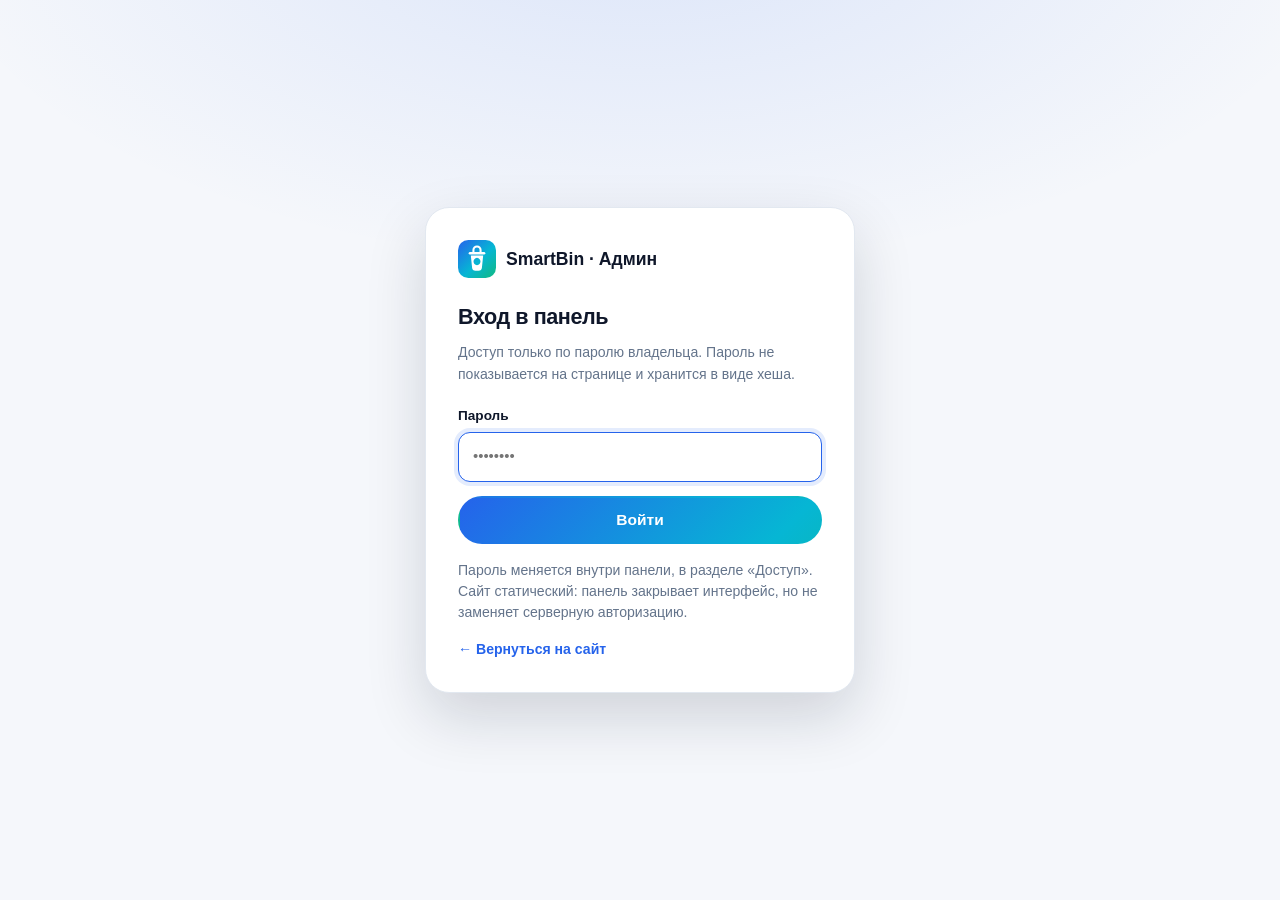
==== commit 277626e0: "feat: добавлен архив заказов и обращений" ====
--- a/admin.html
+++ b/admin.html
@@ -32,7 +32,7 @@
         </div>
 
         <h1>Вход в панель</h1>
-        <p>Демо-доступ: пароль <b>smartbin</b>. Данные сохраняются только в этом браузере.</p>
+        <p>Доступ только по паролю владельца. Пароль не показывается на странице и хранится в виде хеша.</p>
 
         <form data-login-form novalidate style="margin-top:20px">
             <div class="field">
@@ -43,7 +43,8 @@
             <button class="btn btn--grad btn--block" type="submit">Войти</button>
         </form>
 
-        <p class="admin-login__note">Сайт статический: настоящей аутентификации нет. Пароль скрывает интерфейс, но не защищает данные — не используйте панель для реальных заказов.</p>
+        <p class="admin-login__note" data-login-lock hidden></p>
+        <p class="admin-login__note">Пароль меняется внутри панели, в разделе «Доступ». Сайт статический: панель закрывает интерфейс, но не заменяет серверную авторизацию.</p>
         <p class="admin-login__note"><a href="index.html" style="color:var(--primary);font-weight:600">← Вернуться на сайт</a></p>
     </div>
 </div>
@@ -71,8 +72,13 @@
         <nav class="admin-nav" aria-label="Разделы админки">
             <button type="button" data-view="overview" aria-current="true">📊 Обзор</button>
             <button type="button" data-view="orders">🧾 Заказы</button>
+            <button type="button" data-view="ordersRemote">🌐 Заказы с сайта <span class="pill pill--danger" data-orders-remote-badge hidden>0</span></button>
             <button type="button" data-view="products">📦 Товары</button>
             <button type="button" data-view="bins">🗑️ Урны</button>
+            <button type="button" data-view="sync">🔄 Синхронизация</button>
+            <button type="button" data-view="chat">💬 Обращения <span class="pill pill--danger" data-chat-badge hidden>0</span></button>
+            <button type="button" data-view="archive">🗃️ Архив <span class="pill pill--new" data-archive-badge hidden>0</span></button>
+            <button type="button" data-view="access">🔐 Доступ</button>
         </nav>
 
         <div class="admin-sidebar__foot">
@@ -87,7 +93,7 @@
                 <h1 data-title>Обзор</h1>
                 <p data-subtitle>Заказы, выручка и состояние урн</p>
             </div>
-            <span class="admin-demo-badge">демо-данные в браузере</span>
+            <span class="admin-demo-badge">данные в этом браузере</span>
         </div>
 
         <!-- ---------- Обзор ---------- -->
@@ -171,7 +177,7 @@
                 <div class="table-scroll">
                     <table class="data">
                         <thead>
-                            <tr><th>Номер</th><th>Дата</th><th>Клиент</th><th>Товары</th><th>Сумма</th><th>Статус</th></tr>
+                            <tr><th>Номер</th><th>Дата</th><th>Клиент</th><th>Товары</th><th>Сумма</th><th>Статус</th><th></th></tr>
                         </thead>
                         <tbody data-orders-body></tbody>
                     </table>
@@ -214,12 +220,208 @@
             <div class="bin-grid" data-bins></div>
             <p class="admin-hint">Заполнение приходит с датчиков VL53L1X по каждому отсеку. Сейчас данные симулируются: каждые 8 секунд случайный отсек подрастает на 1–4%.</p>
         </section>
+        <!-- ---------- Синхронизация ---------- -->
+        <section data-panel="sync" hidden>
+            <div class="table-wrap">
+                <div class="table-wrap__head">
+                    <h2>Общие данные для всех устройств</h2>
+                    <span class="pill pill--new" data-sync-state>не настроено</span>
+                </div>
+                <div style="padding:20px">
+                    <p class="admin-hint" style="margin:0 0 18px">
+                        Панель хранит данные в файле <code>data/store.json</code> этого репозитория. Чтение открытое — витрина
+                        подхватывает цены сама на любом устройстве. Для записи нужен fine-grained токен с правом
+                        <b>Contents: Read and write</b> на этот репозиторий.
+                    </p>
+
+                    <div class="form-grid">
+                        <div class="field">
+                            <label for="syncOwner">Владелец</label>
+                            <input class="input" id="syncOwner" data-sync-owner placeholder="AndreyL030">
+                        </div>
+                        <div class="field">
+                            <label for="syncRepo">Репозиторий</label>
+                            <input class="input" id="syncRepo" data-sync-repo placeholder="SmartBin">
+                        </div>
+                        <div class="field">
+                            <label for="syncBranch">Ветка</label>
+                            <input class="input" id="syncBranch" data-sync-branch placeholder="main">
+                        </div>
+                        <div class="field">
+                            <label for="syncPath">Путь к файлу</label>
+                            <input class="input" id="syncPath" data-sync-path placeholder="data/store.json">
+                        </div>
+                        <div class="field field--full">
+                            <label for="syncToken">Токен доступа</label>
+                            <input class="input" id="syncToken" type="password" data-sync-token placeholder="github_pat_…" autocomplete="off">
+                            <span class="hint">Хранится только в этом браузере. Создайте fine-grained токен на один репозиторий со сроком 30 дней.</span>
+                        </div>
+                    </div>
+
+                    <label class="checkbox-row">
+                        <input type="checkbox" data-sync-enabled>
+                        <span>Включить запись в репозиторий. Без этого панель работает только на этом устройстве.</span>
+                    </label>
+
+                    <div class="admin-actions">
+                        <button class="btn btn--sm btn--grad" type="button" data-sync-save>Сохранить</button>
+                        <button class="btn btn--sm btn--outline" type="button" data-sync-pull>Загрузить с GitHub</button>
+                        <button class="btn btn--sm btn--outline" type="button" data-sync-push>Отправить сейчас</button>
+                    </div>
+
+                    <p class="admin-hint">
+                        «Загрузить» перезапишет локальные данные содержимым файла. В публичном репозитории заказы видны
+                        всем — не вводите реальные телефоны и адреса.
+                    </p>
+                </div>
+            </div>
+        </section>
+        <!-- ---------- Обращения ---------- -->
+        <section data-panel="chat" hidden>
+            <div class="table-wrap">
+                <div class="table-wrap__head">
+                    <h2>Обращения из чата</h2>
+                    <div class="admin-actions">
+                        <span class="pill pill--new" data-chat-state>проверяю…</span>
+                        <button class="btn btn--sm btn--outline" type="button" data-chat-refresh>Обновить</button>
+                    </div>
+                </div>
+                <div data-chat-list></div>
+                <div class="admin-empty" data-chat-empty hidden></div>
+            </div>
+            <p class="admin-hint">
+                Сообщения приходят с сайта на любом устройстве. Ответ появляется в чате у посетителя в течение 8 секунд,
+                если страница открыта. Если канал не настроен — инструкция появится выше.
+            </p>
+        </section>
+        <!-- ---------- Заказы с сайта ---------- -->
+        <section data-panel="ordersRemote" hidden>
+            <div class="table-wrap">
+                <div class="table-wrap__head">
+                    <h2>Заказы с сайта</h2>
+                    <div class="admin-actions">
+                        <span class="pill pill--new" data-orders-remote-state>проверяю…</span>
+                        <button class="btn btn--sm btn--outline" type="button" data-orders-remote-refresh>Обновить</button>
+                    </div>
+                </div>
+                <div class="table-scroll" data-orders-remote-table>
+                    <table class="data">
+                        <thead>
+                            <tr><th>Заказ</th><th>Дата</th><th>Клиент</th><th>Товары</th><th>Сумма</th><th>Статус</th><th></th></tr>
+                        </thead>
+                        <tbody data-orders-remote-body></tbody>
+                    </table>
+                </div>
+                <div class="admin-empty" data-orders-remote-empty hidden></div>
+            </div>
+            <p class="admin-hint">
+                Заказы приходят с любого устройства, где оформлен заказ. Статус меняется здесь и сохраняется на сервере.
+            </p>
+        </section>
+
+        <!-- ---------- Архив ---------- -->
+        <section data-panel="archive" hidden>
+            <div class="table-wrap">
+                <div class="table-wrap__head">
+                    <h2>Архив заказов и обращений</h2>
+                    <div class="admin-actions">
+                        <button class="btn btn--sm btn--outline" type="button" data-archive-bulk>Выполненные заказы → в архив</button>
+                        <button class="btn btn--sm btn--ghost" type="button" data-archive-csv>Экспорт CSV</button>
+                        <button class="btn btn--sm btn--ghost" type="button" data-archive-json>Экспорт JSON</button>
+                        <button class="btn btn--sm btn--ghost archive-danger" type="button" data-archive-clear>Очистить</button>
+                    </div>
+                </div>
+
+                <div class="archive-bar">
+                    <div class="archive-tabs" role="tablist" aria-label="Что в архиве">
+                        <button type="button" role="tab" data-archive-tab="orders" aria-selected="true">
+                            Заказы <span class="pill pill--new" data-archive-count-orders>0</span>
+                        </button>
+                        <button type="button" role="tab" data-archive-tab="appeals" aria-selected="false">
+                            Обращения <span class="pill pill--new" data-archive-count-appeals>0</span>
+                        </button>
+                    </div>
+                    <input class="input" type="search" data-archive-search placeholder="Поиск: номер, клиент, телефон, текст" aria-label="Поиск по архиву">
+                </div>
+
+                <div class="table-scroll" data-archive-orders-wrap>
+                    <table class="data">
+                        <thead>
+                            <tr><th>Заказ</th><th>Клиент</th><th>Сумма</th><th>Статус</th><th>В архиве с</th><th>Действия</th></tr>
+                        </thead>
+                        <tbody data-archive-orders></tbody>
+                    </table>
+                </div>
+                <div class="admin-empty" data-archive-orders-empty hidden></div>
+
+                <div data-archive-appeals hidden></div>
+                <div class="admin-empty" data-archive-appeals-empty hidden></div>
+            </div>
+            <p class="admin-hint">
+                Архив живёт в этом браузере и вместе с остальными данными уходит в <code>data/store.json</code>, когда включена синхронизация.
+                Записи можно вернуть в работу или удалить безвозвратно.
+            </p>
+        </section>
+
+        <!-- ---------- Доступ ---------- -->
+        <section data-panel="access" hidden>
+            <div class="table-wrap">
+                <div class="table-wrap__head">
+                    <h2>Пароль панели</h2>
+                    <span class="pill pill--new" data-access-state>встроенный пароль</span>
+                </div>
+                <div class="pane-pad">
+                    <p class="admin-hint" style="margin:0 0 16px">
+                        Пароль хранится только как хеш PBKDF2-HMAC-SHA256: встроенный — константой в
+                        <code>assets/js/admin-auth.js</code>, свой — в этом браузере. Открытого пароля нет ни на странице, ни в коде.
+                    </p>
+
+                    <form data-access-form novalidate>
+                        <div class="form-grid">
+                            <div class="field field--full">
+                                <label for="accessCurrent">Текущий пароль</label>
+                                <input class="input" id="accessCurrent" type="password" autocomplete="current-password" data-access-current>
+                            </div>
+                            <div class="field">
+                                <label for="accessNew">Новый пароль</label>
+                                <input class="input" id="accessNew" type="password" autocomplete="new-password" data-access-new placeholder="от 10 символов">
+                            </div>
+                            <div class="field">
+                                <label for="accessRepeat">Повтор нового</label>
+                                <input class="input" id="accessRepeat" type="password" autocomplete="new-password" data-access-repeat>
+                            </div>
+                        </div>
+
+                        <p class="form-error" data-access-error hidden></p>
+
+                        <div class="admin-actions">
+                            <button class="btn btn--sm btn--grad" type="submit">Сохранить пароль</button>
+                            <button class="btn btn--sm btn--outline" type="button" data-access-reset>Вернуть встроенный</button>
+                        </div>
+                    </form>
+
+                    <p class="admin-hint">
+                        Свой пароль действует только в этом браузере; на другом устройстве работает встроенный.
+                        Сессия живёт до закрытия вкладки, после 5 неверных попыток вход блокируется на минуту.
+                    </p>
+                </div>
+            </div>
+        </section>
     </main>
 </div>
 
 <div class="toast-stack" role="status" aria-live="polite" aria-atomic="false"></div>
 
+<script src="assets/js/sync.js"></script>
+<script src="assets/js/sync-fresh.js"></script>
+<script src="assets/js/chat.js"></script>
 <script src="assets/js/app.js"></script>
+<script src="assets/js/archive-store.js"></script>
+<script src="assets/js/admin-auth.js"></script>
 <script src="assets/js/admin.js"></script>
+<script src="assets/js/admin-chat.js"></script>
+<script src="assets/js/admin-orders.js"></script>
+<script src="assets/js/admin-archive.js"></script>
+<script src="assets/js/admin-access.js"></script>
 </body>
 </html>
--- a/assets/css/style.css
+++ b/assets/css/style.css
@@ -1403,10 +1403,68 @@
 .admin-hint { color: var(--text-muted); font-size: .82rem; margin-top: 10px; }
 
 @media (max-width: 900px) {
-    .admin-shell { grid-template-columns: 1fr; }
+    .admin-shell { grid-template-columns: minmax(0, 1fr); }
     .admin-sidebar { position: static; height: auto; }
     .admin-nav { flex-direction: row; overflow-x: auto; }
     .admin-nav button { white-space: nowrap; width: auto; }
     .admin-sidebar__foot { flex-direction: row; margin-top: 4px; }
     .admin-main { padding: 20px 16px 48px; }
 }
+
+/* Товары не в наличии: приглушены и не добавляются в корзину */
+.product-card.is-out { opacity: .62; filter: grayscale(.55); }
+.product-card.is-out:hover { opacity: .88; }
+.product-card.is-out .price { color: var(--text-muted); }
+.product-card.is-out .product-icon { filter: grayscale(1); }
+.stock--out { color: var(--danger); }
+/* Чат поддержки: поле контакта и карточки обращений в админке */
+.chat__contact { padding: 0 14px 10px; background: var(--surface); }
+.chat__contact .input { font-size: .86rem; padding: 9px 12px; }
+
+.chat-item { padding: 16px 20px; border-bottom: 1px solid #eef2f7; }
+.chat-item:last-child { border-bottom: none; }
+.chat-item__head { display: flex; justify-content: space-between; gap: 10px; font-size: .8rem; color: var(--text-muted); margin-bottom: 6px; }
+.chat-item__head b { color: var(--text-dark); font-size: .92rem; }
+.chat-item__text { font-size: .92rem; line-height: 1.5; margin-bottom: 10px; white-space: pre-wrap; }
+.chat-reply { background: rgba(16, 185, 129, .08); border-left: 3px solid var(--accent); padding: 9px 12px; border-radius: 8px; font-size: .87rem; }
+.chat-reply-form { display: flex; gap: 8px; align-items: center; }
+.chat-reply-form .input { flex: 1; }
+
+/* Архив и доступ в админке */
+.pane-pad { padding: 20px; }
+.form-error { margin: 0 0 12px; font-size: .82rem; font-weight: 600; color: var(--danger); }
+.archive-bar {
+    display: flex;
+    flex-wrap: wrap;
+    gap: 10px;
+    align-items: center;
+    justify-content: space-between;
+    padding: 12px 20px;
+    border-bottom: 1px solid var(--border);
+    background: var(--surface);
+}
+.archive-bar .input { width: 100%; max-width: 320px; }
+.archive-tabs { display: inline-flex; gap: 4px; padding: 4px; border-radius: 12px; background: rgba(37, 99, 235, .07); }
+.archive-tabs button {
+    display: inline-flex;
+    align-items: center;
+    gap: 8px;
+    padding: 8px 14px;
+    border: 0;
+    border-radius: 9px;
+    background: transparent;
+    font: inherit;
+    font-size: .86rem;
+    font-weight: 600;
+    color: var(--text-muted);
+    cursor: pointer;
+}
+.archive-tabs button:hover { color: var(--text-dark); }
+.archive-tabs button.is-active { background: #fff; color: var(--primary); box-shadow: var(--shadow-sm); }
+.archive-actions { display: flex; flex-wrap: wrap; gap: 6px; }
+.archive-actions .btn { padding: 7px 12px; font-size: .8rem; }
+.archive-danger { color: var(--danger); }
+.archive-danger:hover { background: rgba(239, 68, 68, .12); color: var(--danger); }
+@media (max-width: 720px) {
+    .archive-bar .input { max-width: none; }
+}
